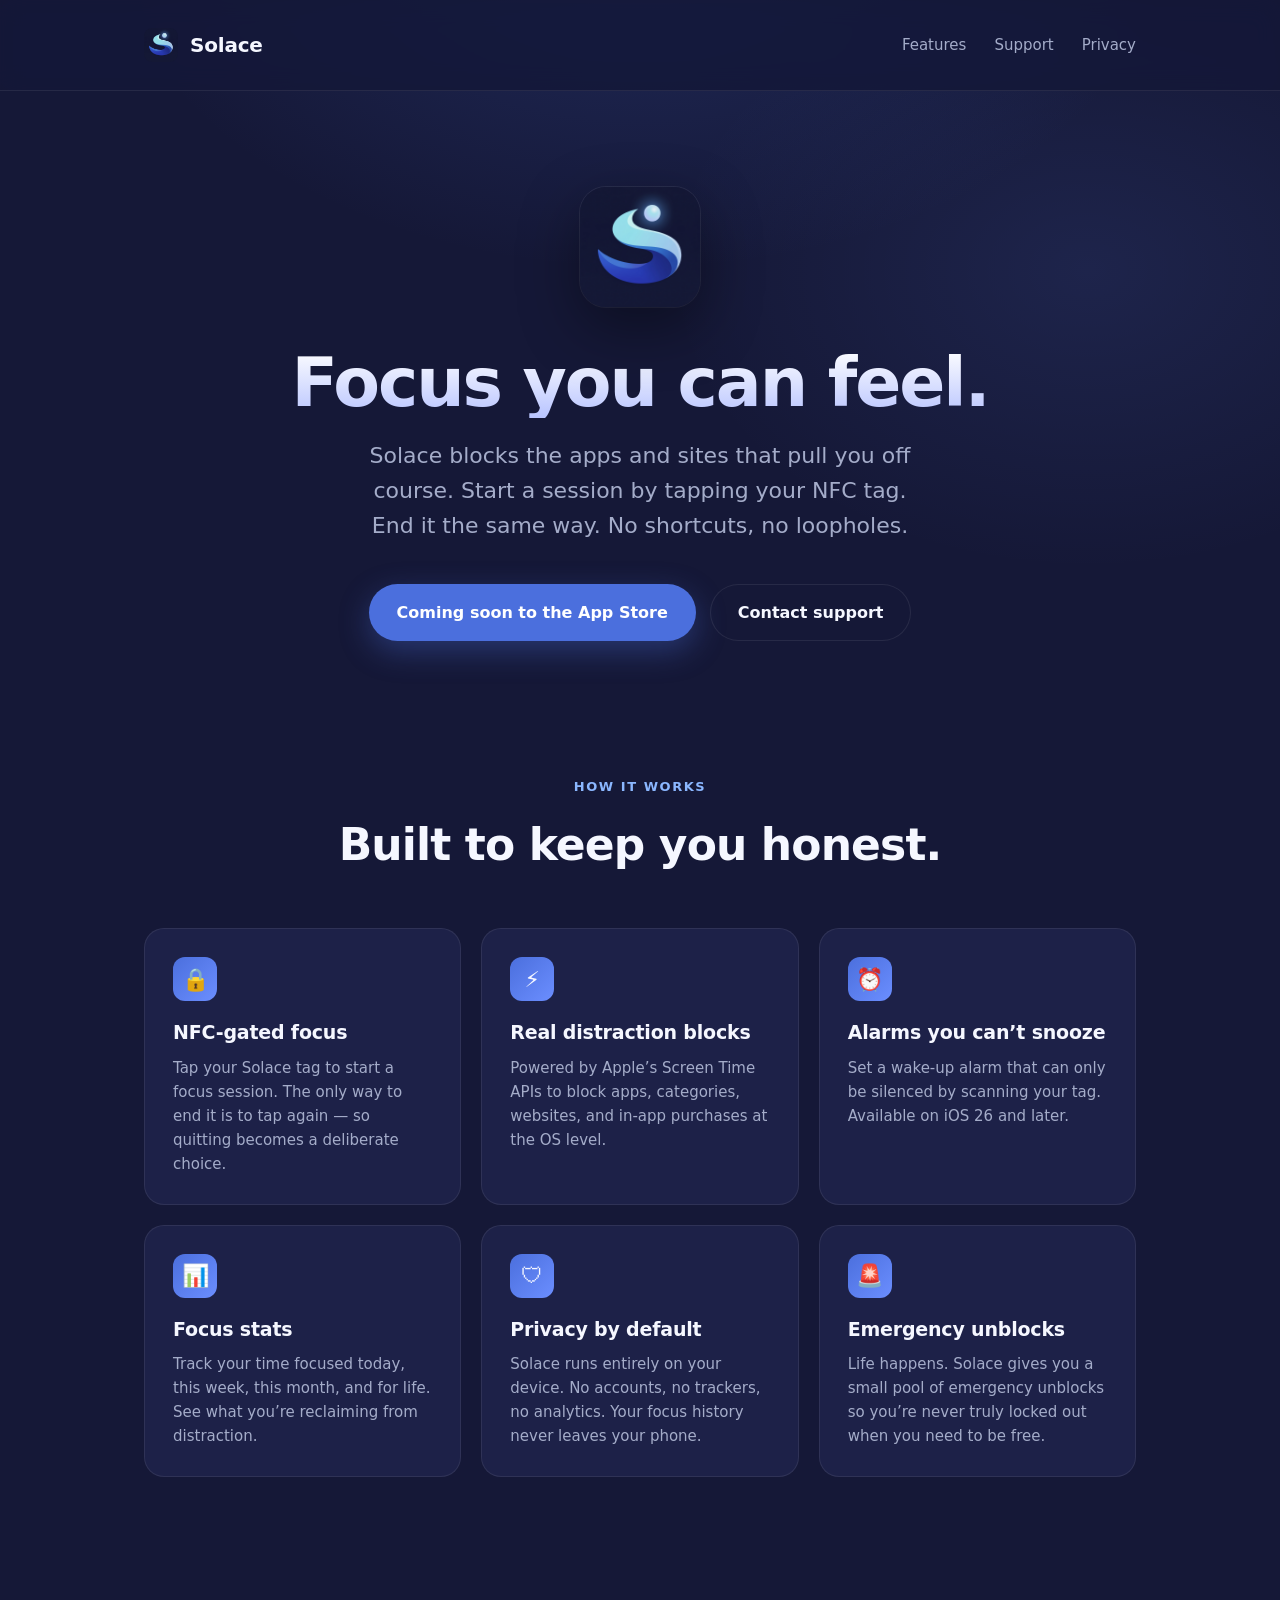
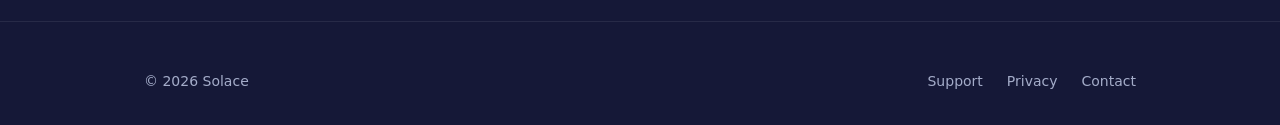
==== index.html @ 4d122645 "first commit" ====
<!DOCTYPE html>
<html lang="en">
<head>
    <meta charset="UTF-8">
    <meta name="viewport" content="width=device-width, initial-scale=1.0">
    <title>Solace — Focus you can feel</title>
    <meta name="description" content="Solace blocks distractions behind an NFC tag. Tap to start, tap to end. No shortcuts.">
    <link rel="icon" type="image/png" href="assets/solace_icon.png">
    <link rel="apple-touch-icon" href="assets/solace_icon.png">
    <link rel="stylesheet" href="styles.css">
</head>
<body>
    <nav>
        <div class="container">
            <a href="index.html" class="brand">
                <img src="assets/solace_icon.png" alt="Solace icon">
                Solace
            </a>
            <div class="nav-links">
                <a href="#features">Features</a>
                <a href="support.html">Support</a>
                <a href="privacy.html">Privacy</a>
            </div>
        </div>
    </nav>

    <section class="container hero">
        <img src="assets/solace_icon.png" alt="Solace app icon" class="icon">
        <h1>Focus you can feel.</h1>
        <p class="tagline">
            Solace blocks the apps and sites that pull you off course.
            Start a session by tapping your NFC tag. End it the same way.
            No shortcuts, no loopholes.
        </p>
        <div class="cta-row">
            <a href="#" class="cta">
                Coming soon to the App Store
            </a>
            <a href="support.html" class="cta secondary">Contact support</a>
        </div>
    </section>

    <section class="features" id="features">
        <div class="container">
            <div class="section-label">How it works</div>
            <h2 class="section-title">Built to keep you honest.</h2>

            <div class="feature-grid">
                <div class="feature-card">
                    <div class="icon-badge">&#x1F512;</div>
                    <h3>NFC-gated focus</h3>
                    <p>
                        Tap your Solace tag to start a focus session.
                        The only way to end it is to tap again — so quitting becomes a deliberate choice.
                    </p>
                </div>

                <div class="feature-card">
                    <div class="icon-badge">&#x26A1;</div>
                    <h3>Real distraction blocks</h3>
                    <p>
                        Powered by Apple&rsquo;s Screen Time APIs to block apps,
                        categories, websites, and in-app purchases at the OS level.
                    </p>
                </div>

                <div class="feature-card">
                    <div class="icon-badge">&#x23F0;</div>
                    <h3>Alarms you can&rsquo;t snooze</h3>
                    <p>
                        Set a wake-up alarm that can only be silenced by scanning your tag.
                        Available on iOS 26 and later.
                    </p>
                </div>

                <div class="feature-card">
                    <div class="icon-badge">&#x1F4CA;</div>
                    <h3>Focus stats</h3>
                    <p>
                        Track your time focused today, this week, this month, and for life.
                        See what you&rsquo;re reclaiming from distraction.
                    </p>
                </div>

                <div class="feature-card">
                    <div class="icon-badge">&#x1F6E1;</div>
                    <h3>Privacy by default</h3>
                    <p>
                        Solace runs entirely on your device. No accounts, no trackers,
                        no analytics. Your focus history never leaves your phone.
                    </p>
                </div>

                <div class="feature-card">
                    <div class="icon-badge">&#x1F6A8;</div>
                    <h3>Emergency unblocks</h3>
                    <p>
                        Life happens. Solace gives you a small pool of emergency unblocks
                        so you&rsquo;re never truly locked out when you need to be free.
                    </p>
                </div>
            </div>
        </div>
    </section>

    <footer>
        <div class="container">
            <div class="copyright">&copy; 2026 Solace</div>
            <div class="footer-links">
                <a href="support.html">Support</a>
                <a href="privacy.html">Privacy</a>
                <a href="mailto:support@solaceapp.com">Contact</a>
            </div>
        </div>
    </footer>
</body>
</html>
---- styles.css ----
:root {
    --navy: #151837;
    --navy-deep: #0e1027;
    --navy-card: #1d2148;
    --navy-border: rgba(255, 255, 255, 0.08);
    --blue: #4b6fdd;
    --blue-bright: #6b8eff;
    --blue-soft: #8bb7ff;
    --text: #f5f7ff;
    --text-muted: #a4acc9;
    --radius-lg: 20px;
    --radius-md: 14px;
    --max-width: 1040px;
}

* {
    box-sizing: border-box;
    margin: 0;
    padding: 0;
}

html {
    scroll-behavior: smooth;
    -webkit-font-smoothing: antialiased;
}

body {
    font-family: -apple-system, BlinkMacSystemFont, "SF Pro Display",
        "Inter", system-ui, sans-serif;
    background: var(--navy);
    color: var(--text);
    line-height: 1.6;
    min-height: 100vh;
    background-image:
        radial-gradient(ellipse 900px 600px at 50% -10%, rgba(75, 111, 221, 0.22), transparent 60%),
        radial-gradient(ellipse 700px 500px at 85% 30%, rgba(107, 142, 255, 0.10), transparent 60%);
    background-attachment: fixed;
}

a {
    color: var(--blue-bright);
    text-decoration: none;
    transition: color 0.15s ease;
}

a:hover {
    color: var(--blue-soft);
}

.container {
    max-width: var(--max-width);
    margin: 0 auto;
    padding: 0 24px;
}

/* ---------- Nav ---------- */
nav {
    padding: 28px 0;
    border-bottom: 1px solid var(--navy-border);
    position: sticky;
    top: 0;
    background: rgba(21, 24, 55, 0.85);
    backdrop-filter: saturate(140%) blur(12px);
    -webkit-backdrop-filter: saturate(140%) blur(12px);
    z-index: 10;
}

nav .container {
    display: flex;
    align-items: center;
    justify-content: space-between;
}

.brand {
    display: flex;
    align-items: center;
    gap: 12px;
    font-size: 20px;
    font-weight: 700;
    letter-spacing: -0.01em;
    color: var(--text);
}

.brand img {
    width: 34px;
    height: 34px;
    border-radius: 8px;
}

.nav-links {
    display: flex;
    gap: 28px;
    font-size: 15px;
    font-weight: 500;
}

.nav-links a {
    color: var(--text-muted);
}

.nav-links a:hover {
    color: var(--text);
}

/* ---------- Hero ---------- */
.hero {
    text-align: center;
    padding: 96px 0 64px;
}

.hero img.icon {
    width: 120px;
    height: 120px;
    border-radius: 26px;
    box-shadow:
        0 20px 60px rgba(0, 0, 0, 0.4),
        0 0 0 1px var(--navy-border);
    margin-bottom: 32px;
}

.hero h1 {
    font-size: clamp(40px, 6vw, 68px);
    font-weight: 800;
    letter-spacing: -0.03em;
    line-height: 1.05;
    margin-bottom: 20px;
    background: linear-gradient(180deg, #ffffff 0%, #b8c4ff 100%);
    -webkit-background-clip: text;
    background-clip: text;
    color: transparent;
}

.hero .tagline {
    font-size: clamp(18px, 2.2vw, 22px);
    color: var(--text-muted);
    max-width: 560px;
    margin: 0 auto 40px;
}

.cta {
    display: inline-flex;
    align-items: center;
    gap: 10px;
    padding: 16px 28px;
    background: var(--blue);
    color: white;
    border-radius: 999px;
    font-weight: 600;
    font-size: 16px;
    transition: transform 0.15s ease, background 0.15s ease;
    box-shadow: 0 10px 30px rgba(75, 111, 221, 0.35);
}

.cta:hover {
    background: var(--blue-bright);
    color: white;
    transform: translateY(-1px);
}

.cta.secondary {
    background: transparent;
    box-shadow: 0 0 0 1px var(--navy-border) inset;
    color: var(--text);
}

.cta.secondary:hover {
    background: rgba(255, 255, 255, 0.04);
    color: var(--text);
}

.cta-row {
    display: flex;
    gap: 14px;
    justify-content: center;
    flex-wrap: wrap;
}

/* ---------- Features ---------- */
.features {
    padding: 72px 0;
}

.section-label {
    font-size: 13px;
    font-weight: 600;
    letter-spacing: 0.12em;
    text-transform: uppercase;
    color: var(--blue-soft);
    margin-bottom: 12px;
    text-align: center;
}

.section-title {
    font-size: clamp(28px, 4vw, 44px);
    font-weight: 700;
    letter-spacing: -0.02em;
    text-align: center;
    margin-bottom: 48px;
}

.feature-grid {
    display: grid;
    grid-template-columns: repeat(auto-fit, minmax(260px, 1fr));
    gap: 20px;
}

.feature-card {
    background: var(--navy-card);
    border: 1px solid var(--navy-border);
    border-radius: var(--radius-lg);
    padding: 28px;
    transition: transform 0.18s ease, border-color 0.18s ease;
}

.feature-card:hover {
    transform: translateY(-2px);
    border-color: rgba(107, 142, 255, 0.3);
}

.feature-card .icon-badge {
    width: 44px;
    height: 44px;
    border-radius: 12px;
    background: linear-gradient(135deg, var(--blue), var(--blue-bright));
    display: flex;
    align-items: center;
    justify-content: center;
    font-size: 22px;
    margin-bottom: 16px;
}

.feature-card h3 {
    font-size: 19px;
    font-weight: 700;
    margin-bottom: 8px;
    letter-spacing: -0.01em;
}

.feature-card p {
    color: var(--text-muted);
    font-size: 15px;
}

/* ---------- Footer ---------- */
footer {
    padding: 48px 0 32px;
    border-top: 1px solid var(--navy-border);
    margin-top: 72px;
}

footer .container {
    display: flex;
    flex-wrap: wrap;
    gap: 24px;
    justify-content: space-between;
    align-items: center;
}

footer .copyright {
    color: var(--text-muted);
    font-size: 14px;
}

footer .footer-links {
    display: flex;
    gap: 24px;
    font-size: 14px;
}

footer .footer-links a {
    color: var(--text-muted);
}

footer .footer-links a:hover {
    color: var(--text);
}

/* ---------- Article pages (support / privacy) ---------- */
.page {
    padding: 72px 0 48px;
    max-width: 720px;
}

.page h1 {
    font-size: clamp(34px, 5vw, 48px);
    font-weight: 800;
    letter-spacing: -0.02em;
    margin-bottom: 12px;
}

.page .subtitle {
    color: var(--text-muted);
    font-size: 17px;
    margin-bottom: 40px;
}

.page h2 {
    font-size: 22px;
    font-weight: 700;
    margin: 36px 0 12px;
    letter-spacing: -0.01em;
}

.page p {
    color: var(--text-muted);
    margin-bottom: 14px;
    font-size: 16px;
}

.page ul {
    color: var(--text-muted);
    padding-left: 22px;
    margin-bottom: 14px;
}

.page li {
    margin-bottom: 6px;
}

.page .card {
    background: var(--navy-card);
    border: 1px solid var(--navy-border);
    border-radius: var(--radius-md);
    padding: 24px;
    margin: 24px 0;
}

.page strong {
    color: var(--text);
}

@media (max-width: 640px) {
    .hero {
        padding: 64px 0 48px;
    }

    .hero img.icon {
        width: 96px;
        height: 96px;
    }

    .features {
        padding: 56px 0;
    }

    footer .container {
        flex-direction: column;
        text-align: center;
    }
}
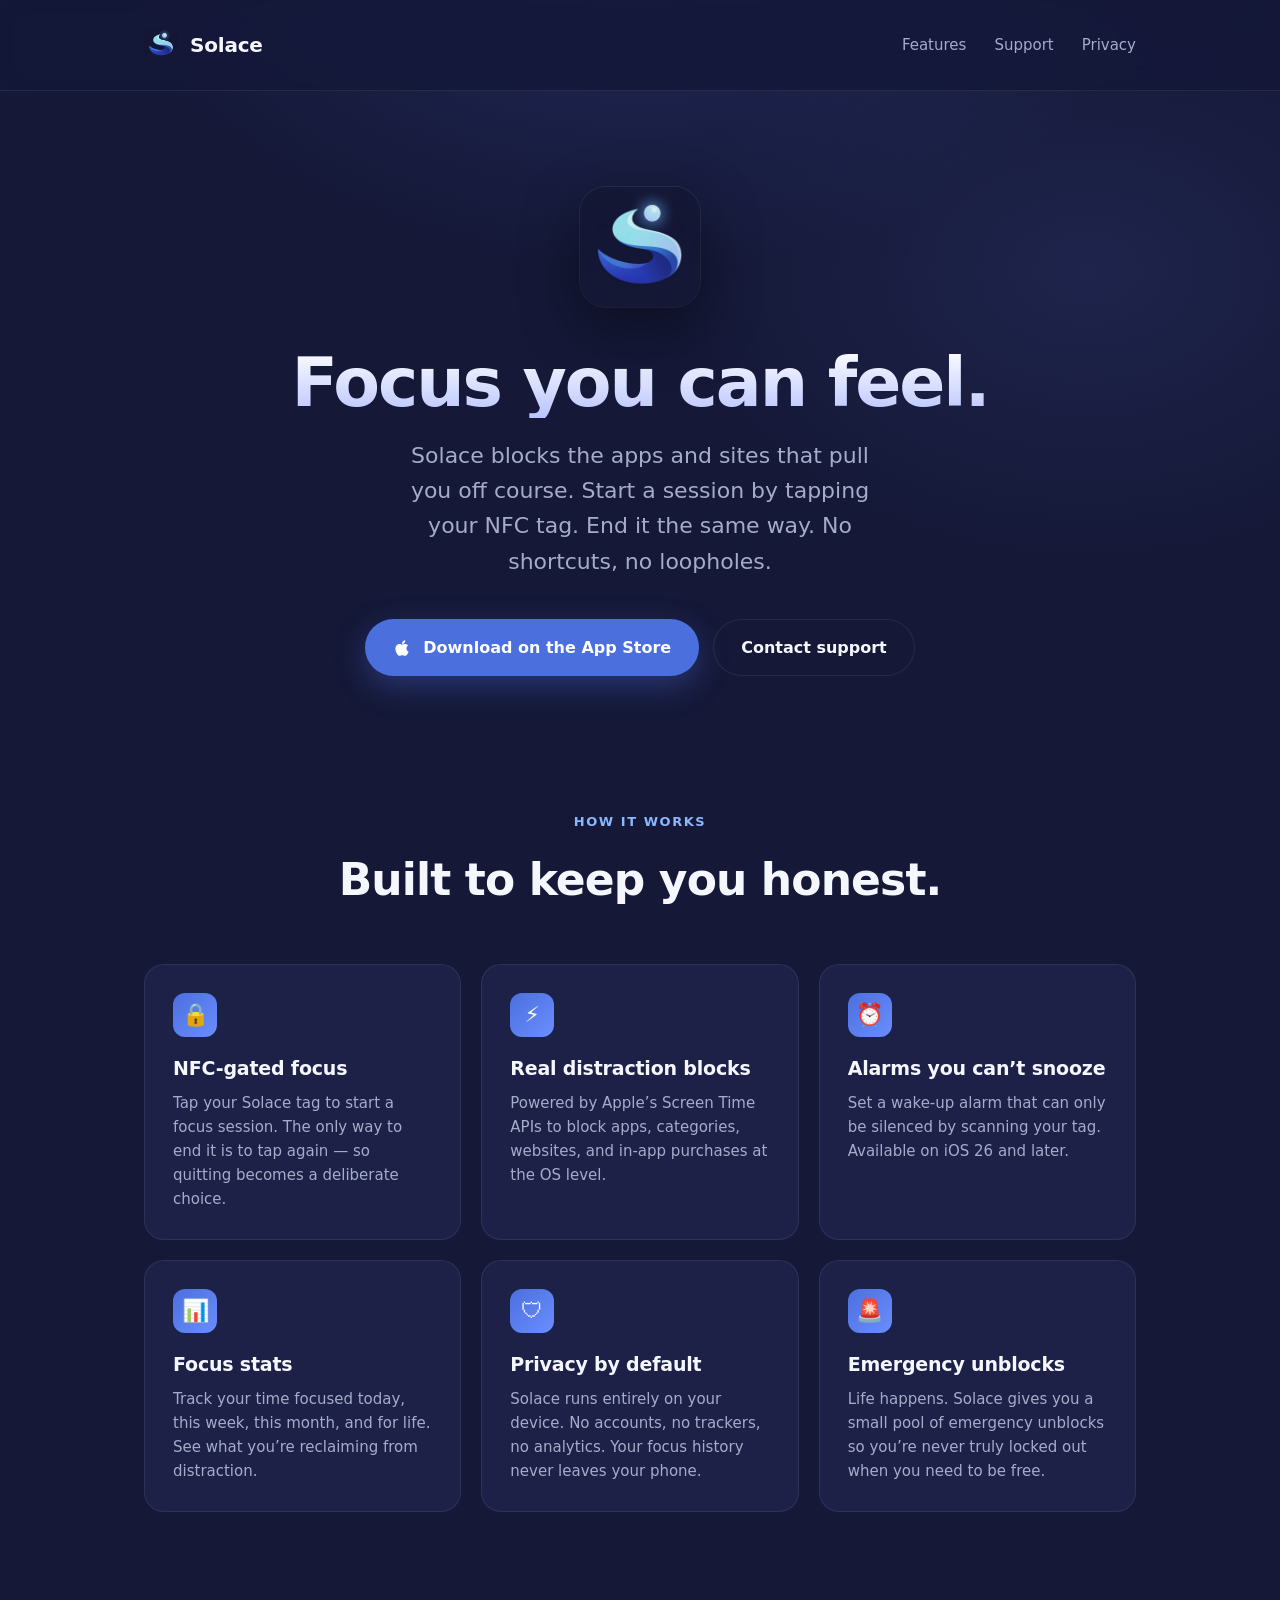
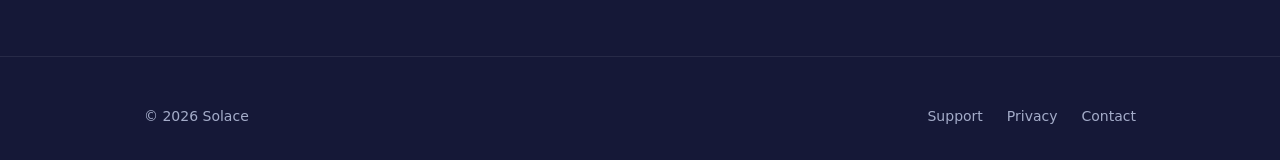
==== commit d54c8c62: "fixed margins, added apple icon" ====
--- a/index.html
+++ b/index.html
@@ -7,7 +7,7 @@
     <meta name="description" content="Solace blocks distractions behind an NFC tag. Tap to start, tap to end. No shortcuts.">
     <link rel="icon" type="image/png" href="assets/solace_icon.png">
     <link rel="apple-touch-icon" href="assets/solace_icon.png">
-    <link rel="stylesheet" href="styles.css">
+    <link rel="stylesheet" href="styles.css?v=4">
 </head>
 <body>
     <nav>
@@ -16,6 +16,12 @@
                 <img src="assets/solace_icon.png" alt="Solace icon">
                 Solace
             </a>
+            <input type="checkbox" id="nav-toggle" class="nav-toggle" aria-label="Toggle menu">
+            <label for="nav-toggle" class="hamburger" aria-hidden="true">
+                <span></span>
+                <span></span>
+                <span></span>
+            </label>
             <div class="nav-links">
                 <a href="#features">Features</a>
                 <a href="support.html">Support</a>
@@ -33,8 +39,11 @@
             No shortcuts, no loopholes.
         </p>
         <div class="cta-row">
-            <a href="#" class="cta">
-                Coming soon to the App Store
+            <a href="https://apps.apple.com/us/app/solace-stay-focused/id6762177137" class="cta">
+                <svg class="cta-icon" viewBox="0 0 384 512" aria-hidden="true" focusable="false">
+                    <path fill="currentColor" d="M318.7 268.7c-.2-36.7 16.4-64.4 50-84.8-18.8-26.9-47.2-41.7-84.7-44.6-35.5-2.8-74.3 20.7-88.5 20.7-15 0-49.4-19.7-76.4-19.7C63.3 141.2 4 184.8 4 273.5q0 39.3 14.4 81.2c12.8 36.7 59 126.7 107.2 125.2 25.2-.6 43-17.9 75.8-17.9 31.8 0 48.3 17.9 76.4 17.9 48.6-.7 90.4-82.5 102.6-119.3-65.2-30.7-61.7-90-61.7-91.9zm-56.6-164.2c27.3-32.4 24.8-61.9 24-72.5-24.1 1.4-52 16.4-67.9 34.9-17.5 19.8-27.8 44.3-25.6 71.9 26.1 2 49.9-11.4 69.5-34.3z"/>
+                </svg>
+                Download on the App Store
             </a>
             <a href="support.html" class="cta secondary">Contact support</a>
         </div>
--- a/styles.css
+++ b/styles.css
@@ -22,6 +22,7 @@
 html {
     scroll-behavior: smooth;
     -webkit-font-smoothing: antialiased;
+    background: var(--navy);
 }
 
 body {
@@ -102,6 +103,31 @@
     color: var(--text);
 }
 
+.nav-toggle {
+    display: none;
+}
+
+.hamburger {
+    display: none;
+    flex-direction: column;
+    justify-content: center;
+    gap: 5px;
+    width: 28px;
+    height: 28px;
+    cursor: pointer;
+    z-index: 2;
+}
+
+.hamburger span {
+    display: block;
+    width: 100%;
+    height: 2px;
+    background: var(--text);
+    border-radius: 2px;
+    transition: transform 0.2s ease, opacity 0.2s ease;
+    transform-origin: center;
+}
+
 /* ---------- Hero ---------- */
 .hero {
     text-align: center;
@@ -133,8 +159,16 @@
 .hero .tagline {
     font-size: clamp(18px, 2.2vw, 22px);
     color: var(--text-muted);
-    max-width: 560px;
+    max-width: 520px;
     margin: 0 auto 40px;
+    padding: 0 24px;
+}
+
+.cta-icon {
+    width: 18px;
+    height: 18px;
+    display: inline-block;
+    margin-right: 2px;
 }
 
 .cta {
@@ -277,7 +311,8 @@
 
 /* ---------- Article pages (support / privacy) ---------- */
 .page {
-    padding: 72px 0 48px;
+    padding-top: 96px;
+    padding-bottom: 48px;
     max-width: 720px;
 }
 
@@ -330,6 +365,10 @@
 }
 
 @media (max-width: 640px) {
+    .container {
+        padding: 0 20px;
+    }
+
     .hero {
         padding: 64px 0 48px;
     }
@@ -343,8 +382,58 @@
         padding: 56px 0;
     }
 
+    .page {
+        padding-top: 72px;
+        padding-bottom: 48px;
+    }
+
     footer .container {
         flex-direction: column;
         text-align: center;
     }
-}
+
+    .hamburger {
+        display: flex;
+    }
+
+    .nav-links {
+        display: none;
+        position: absolute;
+        top: 100%;
+        left: 0;
+        right: 0;
+        flex-direction: column;
+        gap: 0;
+        padding: 8px 24px 16px;
+        background: rgba(21, 24, 55, 0.95);
+        backdrop-filter: saturate(140%) blur(12px);
+        -webkit-backdrop-filter: saturate(140%) blur(12px);
+        border-bottom: 1px solid var(--navy-border);
+    }
+
+    .nav-links a {
+        padding: 14px 0;
+        font-size: 16px;
+        border-bottom: 1px solid var(--navy-border);
+    }
+
+    .nav-links a:last-child {
+        border-bottom: none;
+    }
+
+    .nav-toggle:checked ~ .nav-links {
+        display: flex;
+    }
+
+    .nav-toggle:checked ~ .hamburger span:nth-child(1) {
+        transform: translateY(7px) rotate(45deg);
+    }
+
+    .nav-toggle:checked ~ .hamburger span:nth-child(2) {
+        opacity: 0;
+    }
+
+    .nav-toggle:checked ~ .hamburger span:nth-child(3) {
+        transform: translateY(-7px) rotate(-45deg);
+    }
+}
